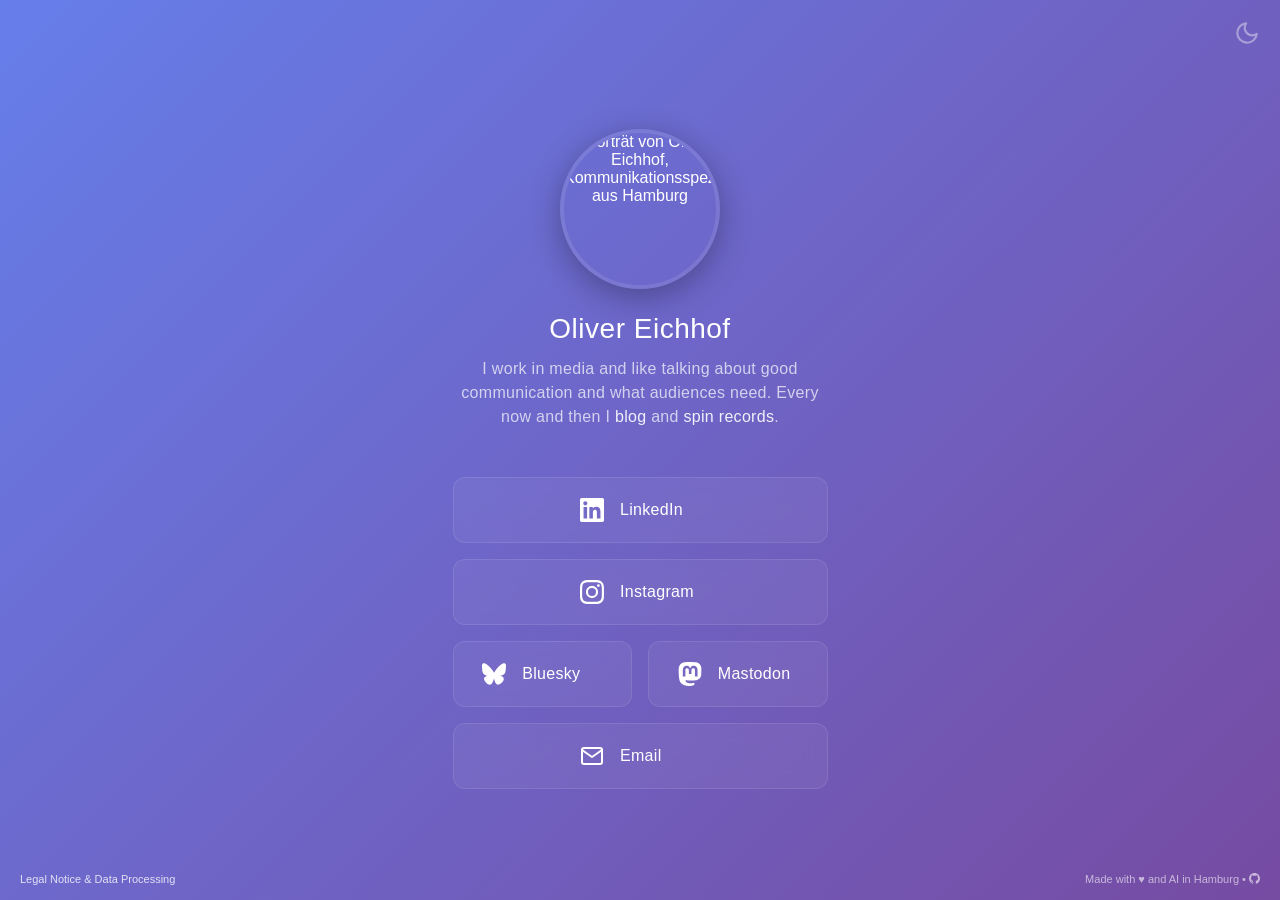
==== index.html @ c55f714a "Reorder sameAs URLs by relevance Co-Authored-By: Claude Opus 4.5 <noreply@anthropic.com>" ====
<!DOCTYPE html>
<html lang="de">
<head>
    <!-- Character encoding and viewport configuration for responsive design -->
    <meta charset="UTF-8">
    <meta name="viewport" content="width=device-width, initial-scale=1.0">

    <!-- Theme color for browser UI (address bar on mobile) -->
    <meta name="theme-color" content="#764ba2">

    <!-- SEO meta tags for search engines -->
    <meta name="description" content="Kommunikationsspezialist aus Hamburg mit langjähriger Erfahrung in der Beratung von diversen Unternehmen und einem ausgeprägten Interesse für Medien aller Art.">
    <meta name="robots" content="index, follow">
    <meta name="author" content="Oliver Eichhof">

    <!-- Open Graph meta tags for rich social media sharing (Facebook, LinkedIn) -->
    <meta property="og:title" content="Oliver Eichhof – Kommunikationsspezialist aus Hamburg">
    <meta property="og:description" content="Kommunikationsspezialist aus Hamburg mit langjähriger Erfahrung in der Beratung von diversen Unternehmen und einem ausgeprägten Interesse für Medien aller Art.">
    <meta property="og:image" content="https://eichhof.me/images/og-image.png">
    <meta property="og:image:width" content="1200">
    <meta property="og:image:height" content="628">
    <meta property="og:url" content="https://eichhof.me/">
    <meta property="og:type" content="profile">
    <meta property="og:locale" content="de_DE">

    <!-- Twitter Card meta tags for rich Twitter sharing -->
    <meta name="twitter:card" content="summary_large_image">
    <meta name="twitter:title" content="Oliver Eichhof – Kommunikationsspezialist aus Hamburg">
    <meta name="twitter:description" content="Kommunikationsspezialist aus Hamburg mit langjähriger Erfahrung in der Beratung von diversen Unternehmen und einem ausgeprägten Interesse für Medien aller Art.">
    <meta name="twitter:image" content="https://eichhof.me/images/og-image.png">

    <!-- Canonical URL to prevent duplicate content issues in SEO -->
    <link rel="canonical" href="https://eichhof.me/">

    <title>Oliver Eichhof – Kommunikationsspezialist aus Hamburg</title>

    <!-- JSON-LD structured data for rich search results (Google Knowledge Panel) -->
    <script type="application/ld+json">
    {
        "@context": "https://schema.org",
        "@type": "Person",
        "@id": "https://eichhof.me/#person",
        "name": "Oliver Eichhof",
        "givenName": "Oliver",
        "familyName": "Eichhof",
        "url": "https://eichhof.me/",
        "image": "https://eichhof.me/images/oliver-eichhof.webp",
        "jobTitle": "Kommunikationsspezialist",
        "description": "Kommunikationsspezialist aus Hamburg mit Schwerpunkt auf Zielgruppenanalyse, Markenstrategie und digitale Kommunikation. Tätig in der Medienbranche seit 2008.",
        "knowsAbout": [
            "Marketing", "Markenentwicklung", "Zielgruppenanalyse", "Kampagnenplanung",
            "Kommunikationsstrategie", "Content-Strategie", "Streaming Media", "Online-Magazine",
            "Nachhaltigkeit", "Medien", "Neue Medien", "Crowdfunding", "Smart Home",
            "Musik", "Musikmedien", "Bloggen"
        ],
        "homeLocation": { "@type": "Place", "name": "Hamburg" },
        "birthPlace": { "@type": "Place", "name": "Bremerhaven" },
        "worksFor": {
            "@type": "Organization",
            "name": "REGIOCAST GmbH & Co. KG",
            "url": "https://www.regiocast.de/"
        },
        "sameAs": [
            "https://www.wikidata.org/wiki/Q138196596",
            "https://de.linkedin.com/in/olivereichhof",
            "https://www.xing.com/profile/Oliver_Eichhof2/",
            "https://www.schongeil.de/",
            "https://github.com/ollrich",
            "https://bsky.app/profile/ollri.ch",
            "https://norden.social/@olli",
            "https://www.instagram.com/ollri.ch/",
            "https://soundcloud.com/livicxyz",
            "https://www.youtube.com/@schongeilDE",
            "https://unsplash.com/@ollrich"
        ],
        "subjectOf": [
            { "@type": "Article", "url": "https://www.testspiel.de/oliver-polak-interview-2/290215/" },
            { "@type": "Article", "url": "https://www.testspiel.de/kid-simius-interview/276764/" },
            { "@type": "Article", "url": "https://www.wuv.de/Archiv/Wie-man-mit-Messenger-f%C3%BCr-die-Ehe-f%C3%BCr-alle-wirbt" },
            { "@type": "Article", "url": "https://www.wuv.de/Archiv/So-tickt-die-Zukunft-Dokyo-auf-der-%22The-Next-Web-Conference%22" }
        ]
    }
    </script>

    <!-- Favicon configuration for various devices and contexts -->
    <link rel="icon" href="/favicon.ico" sizes="16x16 32x32 48x48">
    <link rel="icon" type="image/png" sizes="192x192" href="/images/favicons/favicon192.png">
    <link rel="icon" type="image/png" sizes="512x512" href="/images/favicons/favicon512.png">
    <link rel="apple-touch-icon" sizes="180x180" href="/images/favicons/favicon180.png">

    <!-- Stylesheet -->
    <link rel="stylesheet" href="/css/styles.css">
</head>
<body>
    <main>
    <!-- Theme Toggle Button -->
    <div class="theme-toggle">
        <span class="theme-tooltip">
            <span class="tooltip-dark" id="tooltip-dark">Licht aus</span>
            <span class="tooltip-light" id="tooltip-light">Licht an</span>
        </span>
        <button class="theme-toggle-btn" id="theme-toggle" aria-label="Farbschema wechseln">
            <svg class="icon-moon" viewBox="0 0 24 24" fill="none" stroke="white" stroke-width="2" stroke-linecap="round" stroke-linejoin="round">
                <path d="M21 12.79A9 9 0 1 1 11.21 3 7 7 0 0 0 21 12.79z"/>
            </svg>
            <svg class="icon-sun" viewBox="0 0 24 24" fill="none" stroke="white" stroke-width="2" stroke-linecap="round" stroke-linejoin="round">
                <circle cx="12" cy="12" r="5"/>
                <line x1="12" y1="1" x2="12" y2="3"/>
                <line x1="12" y1="21" x2="12" y2="23"/>
                <line x1="4.22" y1="4.22" x2="5.64" y2="5.64"/>
                <line x1="18.36" y1="18.36" x2="19.78" y2="19.78"/>
                <line x1="1" y1="12" x2="3" y2="12"/>
                <line x1="21" y1="12" x2="23" y2="12"/>
                <line x1="4.22" y1="19.78" x2="5.64" y2="18.36"/>
                <line x1="18.36" y1="5.64" x2="19.78" y2="4.22"/>
            </svg>
        </button>
    </div>

    <!-- Main Content Container -->
    <div class="container">
        <!-- Profile photo with Easter egg animation (double-click or spacebar) -->
        <img src="https://eichhof.me/images/oliver-eichhof.webp" alt="Porträt von Oliver Eichhof, Kommunikationsspezialist aus Hamburg" class="profile-photo">

        <h1 class="name">Oliver Eichhof</h1>

        <!-- Tagline with inline links - content replaced by JavaScript based on language -->
        <p class="tagline" id="tagline">Ich arbeite in der Medienbranche und rede im Job gern über gute Kommunikation und was Zielgruppen brauchen. Ab und zu <a href="https://www.schongeil.de/" target="_blank" rel="noopener noreferrer">blogge</a> ich und <a href="https://soundcloud.com/livicxyz" target="_blank" rel="noopener noreferrer">lege</a> Platten auf.</p>

        <!-- Social media and contact links -->
        <nav class="links" aria-label="Social Links">
            <a href="https://de.linkedin.com/in/olivereichhof" target="_blank" rel="noopener noreferrer me" class="link-card linkedin">
                <svg class="icon" viewBox="0 0 24 24" fill="currentColor">
                    <path d="M20.447 20.452h-3.554v-5.569c0-1.328-.027-3.037-1.852-3.037-1.853 0-2.136 1.445-2.136 2.939v5.667H9.351V9h3.414v1.561h.046c.477-.9 1.637-1.85 3.37-1.85 3.601 0 4.267 2.37 4.267 5.455v6.286zM5.337 7.433c-1.144 0-2.063-.926-2.063-2.065 0-1.138.92-2.063 2.063-2.063 1.14 0 2.064.925 2.064 2.063 0 1.139-.925 2.065-2.064 2.065zm1.782 13.019H3.555V9h3.564v11.452zM22.225 0H1.771C.792 0 0 .774 0 1.729v20.542C0 23.227.792 24 1.771 24h20.451C23.2 24 24 23.227 24 22.271V1.729C24 .774 23.2 0 22.222 0h.003z"/>
                </svg>
                <div class="link-text">LinkedIn</div>
            </a>

            <a href="https://www.instagram.com/ollri.ch/" target="_blank" rel="noopener noreferrer me" class="link-card instagram">
                <svg class="icon" viewBox="0 0 24 24" fill="currentColor">
                    <path d="M12 2.163c3.204 0 3.584.012 4.85.07 3.252.148 4.771 1.691 4.919 4.919.058 1.265.069 1.645.069 4.849 0 3.205-.012 3.584-.069 4.849-.149 3.225-1.664 4.771-4.919 4.919-1.266.058-1.644.07-4.85.07-3.204 0-3.584-.012-4.849-.07-3.26-.149-4.771-1.699-4.919-4.92-.058-1.265-.07-1.644-.07-4.849 0-3.204.013-3.583.07-4.849.149-3.227 1.664-4.771 4.919-4.919 1.266-.057 1.645-.069 4.849-.069zM12 0C8.741 0 8.333.014 7.053.072 2.695.272.273 2.69.073 7.052.014 8.333 0 8.741 0 12c0 3.259.014 3.668.072 4.948.2 4.358 2.618 6.78 6.98 6.98C8.333 23.986 8.741 24 12 24c3.259 0 3.668-.014 4.948-.072 4.354-.2 6.782-2.618 6.979-6.98.059-1.28.073-1.689.073-4.948 0-3.259-.014-3.667-.072-4.947-.196-4.354-2.617-6.78-6.979-6.98C15.668.014 15.259 0 12 0zm0 5.838a6.162 6.162 0 100 12.324 6.162 6.162 0 000-12.324zM12 16a4 4 0 110-8 4 4 0 010 8zm6.406-11.845a1.44 1.44 0 100 2.881 1.44 1.44 0 000-2.881z"/>
                </svg>
                <div class="link-text">Instagram</div>
            </a>

            <!-- Two-column row for Bluesky and Mastodon -->
            <div class="social-row" id="social-row">
                <a href="https://bsky.app/profile/ollri.ch" target="_blank" rel="noopener noreferrer me" class="link-card bluesky" id="bluesky-btn">
                    <svg class="icon" viewBox="0 0 24 24" fill="currentColor">
                        <path d="M12 10.8c-1.087-2.114-4.046-6.053-6.798-7.995C2.566.944 1.561 1.266.902 1.565.139 1.908 0 3.08 0 3.768c0 .69.378 5.65.624 6.479.815 2.736 3.713 3.66 6.383 3.364.136-.02.275-.039.415-.056-.138.022-.276.04-.415.056-3.912.58-7.387 2.005-2.83 7.078 5.013 5.19 6.87-1.113 7.823-4.308.953 3.195 2.05 9.271 7.733 4.308 4.267-4.308 1.172-6.498-2.74-7.078a8.741 8.741 0 0 1-.415-.056c.14.017.279.036.415.056 2.67.297 5.568-.628 6.383-3.364.246-.828.624-5.79.624-6.478 0-.69-.139-1.861-.902-2.206-.659-.298-1.664-.62-4.3 1.24C16.046 4.748 13.087 8.687 12 10.8Z"/>
                    </svg>
                    <div class="link-text">Bluesky</div>
                </a>

                <a href="https://norden.social/@olli" target="_blank" rel="noopener noreferrer me" class="link-card mastodon" id="mastodon-btn">
                    <svg class="icon" viewBox="0 0 24 24" fill="currentColor">
                        <path d="M23.268 5.313c-.35-2.578-2.617-4.61-5.304-5.004C17.51.242 15.792 0 11.813 0h-.03c-3.98 0-4.835.242-5.288.309C3.882.692 1.496 2.518.917 5.127.64 6.412.61 7.837.661 9.143c.074 1.874.088 3.745.26 5.611.118 1.24.325 2.47.62 3.68.55 2.237 2.777 4.098 4.96 4.857 2.336.792 4.849.923 7.256.38.265-.061.527-.132.786-.213.585-.184 1.27-.39 1.774-.753a.057.057 0 0 0 .023-.043v-1.809a.052.052 0 0 0-.02-.041.053.053 0 0 0-.046-.01 20.282 20.282 0 0 1-4.709.545c-2.73 0-3.463-1.284-3.674-1.818a5.593 5.593 0 0 1-.319-1.433.053.053 0 0 1 .066-.054c1.517.363 3.072.546 4.632.546.376 0 .75 0 1.125-.01 1.57-.044 3.224-.124 4.768-.422.038-.008.077-.015.11-.024 2.435-.464 4.753-1.92 4.989-5.604.008-.145.03-1.52.03-1.67.002-.512.167-3.63-.024-5.545zm-3.748 9.195h-2.561V8.29c0-1.309-.55-1.976-1.67-1.976-1.23 0-1.846.79-1.846 2.35v3.403h-2.546V8.663c0-1.56-.617-2.35-1.848-2.35-1.112 0-1.668.668-1.67 1.977v6.218H4.822V8.102c0-1.31.337-2.35 1.011-3.12.696-.77 1.608-1.164 2.74-1.164 1.311 0 2.302.5 2.962 1.498l.638 1.06.638-1.06c.66-.999 1.65-1.498 2.96-1.498 1.13 0 2.043.395 2.74 1.164.675.77 1.012 1.81 1.012 3.12z"/>
                    </svg>
                    <div class="link-text">Mastodon</div>
                </a>
            </div>

            <!-- Email link - address is obfuscated and constructed by JavaScript -->
            <a href="#" id="email-link" class="link-card email" aria-label="E-Mail senden">
                <svg class="icon" viewBox="0 0 24 24" fill="none" stroke="currentColor" stroke-width="2" stroke-linecap="round" stroke-linejoin="round">
                    <path d="M4 4h16c1.1 0 2 .9 2 2v12c0 1.1-.9 2-2 2H4c-1.1 0-2-.9-2-2V6c0-1.1.9-2 2-2z"></path>
                    <polyline points="22,6 12,13 2,6"></polyline>
                </svg>
                <div class="link-text" id="email-text">E-Mail</div>
            </a>
        </nav>

        <!-- Mobile-only footer -->
        <div class="mobile-footer">
            <a id="footer-link-mobile">Impressum & Datenverarbeitung</a>
            <span class="sr-only" id="footer-entity-mobile">Oliver Eichhof, Kommunikationsspezialist aus Hamburg</span>
            <span id="footer-text-mobile">Mit <span aria-hidden="true">♥</span><span class="sr-only">Liebe</span> und KI realisiert</span>
        </div>
    </div>
</main>

    <!-- Footer Elements -->
    <div class="footer-left">
        <a id="footer-link">Impressum & Datenverarbeitung</a>
    </div>

    <!-- Hidden entity info for crawlers -->
    <span class="sr-only" id="footer-entity-desktop">Oliver Eichhof, Kommunikationsspezialist aus Hamburg</span>

    <div class="footer">
        <span id="footer-text-desktop">Mit <span aria-hidden="true">♥</span><span class="sr-only">Liebe</span> und KI in Hamburg erstellt</span>
        <span class="github-link-wrapper">•
            <span class="github-tooltip" id="github-tooltip">Quellcode auf GitHub</span>
            <a href="https://github.com/ollrich/eichhof.me" target="_blank" rel="noopener noreferrer" class="footer-link">
                <svg style="width: 1em; height: 1em; vertical-align: -0.125em;" viewBox="0 0 16 16" fill="currentColor" aria-label="Quellcode auf GitHub">
                    <path d="M8 0c4.42 0 8 3.58 8 8a8.013 8.013 0 0 1-5.45 7.59c-.4.08-.55-.17-.55-.38 0-.27.01-1.13.01-2.2 0-.75-.25-1.23-.54-1.48 1.78-.2 3.65-.88 3.65-3.95 0-.88-.31-1.59-.82-2.15.08-.2.36-1.02-.08-2.12 0 0-.67-.22-2.2.82-.64-.18-1.32-.27-2-.27-.68 0-1.36.09-2 .27-1.53-1.03-2.2-.82-2.2-.82-.44 1.1-.16 1.92-.08 2.12-.51.56-.82 1.28-.82 2.15 0 3.06 1.86 3.75 3.64 3.95-.23.2-.44.55-.51 1.07-.46.21-1.61.55-2.33-.66-.15-.24-.6-.83-1.23-.82-.67.01-.27.38.01.53.34.19.73.9.82 1.13.16.45.68 1.31 2.69.94 0 .67.01 1.3.01 1.49 0 .21-.15.45-.55.38A7.995 7.995 0 0 1 0 8c0-4.42 3.58-8 8-8Z"/>
                </svg>
            </a>
        </span>
    </div>

    <!-- Hint text for Easter egg discovery -->
    <div class="footer-hint" id="footer-hint">drücke leertaste</div>

    <!-- Modal Overlay (Impressum/Legal Notice) -->
    <div class="overlay" id="overlay">
        <div class="overlay-content">
            <button class="close-overlay" id="close-overlay-btn" aria-label="Close">
                <svg width="16" height="16" viewBox="0 0 14 14" fill="none" stroke="currentColor" stroke-width="2" stroke-linecap="round">
                    <line x1="2" y1="2" x2="12" y2="12"/><line x1="12" y1="2" x2="2" y2="12"/>
                </svg>
            </button>
            <h2 id="overlay-title">Impressum</h2>
            <p id="overlay-text-1">Diese Website wird betrieben von:</p>
            <p id="overlay-text-2">Oliver Eichhof<br>Eismeerweg 9E<br>22145 Hamburg</p>
            <p><span id="overlay-text-3">Kontakt:</span> <a href="#" id="overlay-email-link" style="color: inherit; text-decoration: underline;"></a></p>
            <p id="overlay-text-3b">Verantwortlich für den Inhalt nach § 18 Abs. 2 MStV.</p>
            <h3 id="overlay-subtitle">Datenverarbeitung</h3>
            <p id="overlay-text-4">Diese Website verarbeitet keine personenbezogenen Daten.</p>
            <p id="overlay-text-5">Es werden keine Cookies gesetzt, keine Logfiles gespeichert und keine Tracking-Tools verwendet. Lediglich Ihre Farbschema-Präferenz wird lokal in Ihrem Browser gespeichert.</p>
            <p id="overlay-text-6">Links zu externen Plattformen (LinkedIn, Instagram, Bluesky, Mastodon, GitHub, SoundCloud) unterliegen deren eigenen Datenschutzbestimmungen.</p>
        </div>
    </div>

    <!-- Link Preview Tooltip -->
    <div class="link-preview" id="link-preview">
        <button class="preview-close" id="preview-close" aria-label="Close preview">
            <svg width="14" height="14" viewBox="0 0 14 14" fill="none" stroke="currentColor" stroke-width="2" stroke-linecap="round">
                <line x1="2" y1="2" x2="12" y2="12"/><line x1="12" y1="2" x2="2" y2="12"/>
            </svg>
        </button>
    </div>

    <!-- Contact Form Modal -->
    <div class="overlay" id="contact-overlay">
        <div class="overlay-content contact-form-content">
            <button class="close-overlay" id="close-contact-btn" aria-label="Schließen">
                <svg width="16" height="16" viewBox="0 0 14 14" fill="none" stroke="currentColor" stroke-width="2" stroke-linecap="round">
                    <line x1="2" y1="2" x2="12" y2="12"/><line x1="12" y1="2" x2="2" y2="12"/>
                </svg>
            </button>
            <h2 id="contact-title">Kontakt</h2>

            <form id="contact-form" novalidate>
                <!-- Honeypot field (hidden from users, visible to bots) -->
                <div class="contact-honeypot" aria-hidden="true">
                    <label>Website</label>
                    <input type="text" name="website" id="contact-website" tabindex="-1" autocomplete="off">
                </div>

                <!-- Hidden timestamp for time-based spam check -->
                <input type="hidden" name="_t" id="contact-timestamp">

                <!-- Hidden CSRF token -->
                <input type="hidden" name="csrf_token" id="contact-csrf">

                <div class="contact-field">
                    <input type="text" id="contact-name" name="name" placeholder="Dein Name" required minlength="2" maxlength="100" autocomplete="name">
                </div>

                <div class="contact-field">
                    <input type="email" id="contact-email" name="email" placeholder="Deine E-Mail-Adresse" required autocomplete="email">
                </div>

                <div class="contact-field">
                    <textarea id="contact-message" name="message" placeholder="Deine Nachricht" required minlength="10" maxlength="5000" rows="5"></textarea>
                </div>

                <p class="contact-privacy" id="contact-privacy">Deine Daten werden ausschließlich zur Beantwortung deiner Anfrage verwendet.</p>

                <button type="submit" class="contact-submit" id="contact-submit">
                    <span id="contact-submit-text">Nachricht senden</span>
                    <span class="contact-spinner" id="contact-spinner"></span>
                </button>

                <div class="contact-feedback" id="contact-feedback" role="alert" aria-live="polite"></div>
            </form>

            <div class="contact-fallback">
                <span id="contact-fallback-text">Oder direkt per E-Mail:</span>
                <a href="#" id="contact-fallback-link"></a>
            </div>
        </div>
    </div>

    <!-- JavaScript Modules -->
    <script src="/js/theme.js"></script>
    <script src="/js/language.js"></script>
    <script src="/js/overlay.js"></script>
    <script src="/js/contact.js"></script>
    <script src="/js/easter-egg.js"></script>
    <script src="/js/link-preview.js"></script>
</body>
</html>
---- css/styles.css ----
/**
 * eichhof.me — Main Stylesheet
 * ============================
 * Combined from shared.css (reset, variables, theme toggle, accessibility)
 * and index.css (index page layout, components, responsive)
 *
 * llms.html uses this file too — index-specific classes are simply
 * not present in that DOM, so they have no effect there.
 */

/* ========================================
   CSS RESET
   ========================================
   Universal reset to ensure consistent rendering across browsers
   box-sizing: border-box makes width/height include padding and border
*/
*,
*::before,
*::after {
    margin: 0;
    padding: 0;
    box-sizing: border-box;
}

/* Screen reader only class for accessibility
   Content is hidden visually but still available to screen readers
   Uses the "visually-hidden" pattern recommended by WebAIM
*/
.sr-only {
    position: absolute;
    width: 1px;
    height: 1px;
    padding: 0;
    margin: -1px;
    overflow: hidden;
    clip-path: inset(50%);
    white-space: nowrap;
    border: 0;
}

/* ========================================
   CSS CUSTOM PROPERTIES (CSS Variables)
   ========================================
   These define the color scheme for the entire site.
   Using RGB values (without 'rgb()') allows us to add alpha
   transparency later with rgba(var(--color), alpha)
*/
html {
    --accent-purple: 118, 75, 162;
    --bg-gradient: linear-gradient(135deg, #667eea 0%, #764ba2 100%);
    --text-primary: white;
    --text-secondary: rgba(255, 255, 255, 0.8);
    --text-muted: rgba(255, 255, 255, 0.6);
    --card-bg: rgba(255, 255, 255, 0.05);
    --card-border: rgba(255, 255, 255, 0.1);
    --link-color: rgba(255, 255, 255, 0.9);
    --link-hover: rgba(255, 255, 255, 1);
    --toggle-opacity: 0.4;
    --toggle-hover: 0.7;
    --tooltip-bg: rgba(0, 0, 0, 0.7);

    /* Index-specific variables */
    --photo-border: rgba(255, 255, 255, 0.1);
    --photo-shadow: rgba(0, 0, 0, 0.3);
    --name-color: white;
    --tagline-color: rgba(255, 255, 255, 0.7);
    --tagline-link: rgba(255, 255, 255, 0.9);
    --card-hover-bg: rgba(255, 255, 255, 0.1);
    --card-hover-border: rgba(255, 255, 255, 0.2);
    --footer-color: rgba(255, 255, 255, 0.6);
    --footer-link: rgba(255, 255, 255, 0.8);
    --footer-link-hover: rgba(255, 255, 255, 1);
    --overlay-bg: rgba(30, 30, 50, 0.92);
    --overlay-content-bg: rgba(255, 255, 255, 0.1);
    --overlay-content-border: rgba(255, 255, 255, 0.2);
    --preview-bg: white;
    --preview-border: rgba(255, 255, 255, 0.1);
    --preview-shadow: rgba(0, 0, 0, 0.5);

    background: var(--bg-gradient);
    min-height: 100%;
}

/* ========================================
   DARK MODE COLOR SCHEME
   ========================================
   When .dark-mode class is added to <html>, these variables override
   the default light mode colors. This approach keeps all theming
   logic centralized and easy to maintain.
*/
html.dark-mode {
    --bg-gradient: linear-gradient(135deg, #0d0d14 0%, #1a1a2e 100%);
    --text-primary: rgba(255, 255, 255, 0.95);
    --text-secondary: rgba(255, 255, 255, 0.7);
    --text-muted: rgba(255, 255, 255, 0.5);
    --card-bg: rgba(255, 255, 255, 0.03);
    --card-border: rgba(var(--accent-purple), 0.25);
    --link-color: rgba(255, 255, 255, 0.7);
    --link-hover: rgba(255, 255, 255, 0.9);
    --toggle-opacity: 0.3;
    --toggle-hover: 0.5;
    --tooltip-bg: rgba(var(--accent-purple), 0.6);

    /* Index-specific dark mode variables */
    --photo-border: rgba(var(--accent-purple), 0.3);
    --photo-shadow: rgba(0, 0, 0, 0.5);
    --name-color: rgba(255, 255, 255, 0.95);
    --tagline-color: rgba(255, 255, 255, 0.5);
    --tagline-link: rgba(255, 255, 255, 0.7);
    --card-hover-bg: rgba(var(--accent-purple), 0.1);
    --card-hover-border: rgba(var(--accent-purple), 0.4);
    --footer-color: rgba(255, 255, 255, 0.4);
    --footer-link: rgba(255, 255, 255, 0.5);
    --footer-link-hover: rgba(255, 255, 255, 0.7);
    --overlay-bg: rgba(20, 15, 35, 0.95);
    --overlay-content-bg: rgba(var(--accent-purple), 0.15);
    --overlay-content-border: rgba(var(--accent-purple), 0.3);
    --preview-bg: #1a1a2e;
    --preview-border: rgba(var(--accent-purple), 0.3);
    --preview-shadow: rgba(0, 0, 0, 0.7);
}

/* ========================================
   BASE TYPOGRAPHY
   ========================================
   System font stack ensures fast loading and native appearance
*/
body {
    font-family: -apple-system, BlinkMacSystemFont, 'Segoe UI', Roboto, 'Helvetica Neue', Arial, sans-serif;
    background: transparent;
    color: var(--text-primary);
    min-height: 100vh;
    display: flex;
    justify-content: center;
    align-items: center;
    padding: 2rem 1rem 15px;
}

/* ========================================
   THEME TOGGLE BUTTON
   ========================================
   Fixed button in top-right corner for switching between light/dark mode
*/
.theme-toggle {
    position: fixed;
    top: 20px;
    right: 20px;
    z-index: 1000;
}

.theme-toggle-btn {
    width: 26px;
    height: 26px;
    opacity: var(--toggle-opacity);
    cursor: pointer;
    transition: opacity 0.3s ease, transform 0.2s ease;
    background: none;
    border: none;
    padding: 0;
}

.theme-toggle-btn:hover,
.theme-toggle-btn:focus-visible {
    opacity: var(--toggle-hover);
    transform: scale(1.1);
}

.theme-toggle-btn:focus-visible {
    outline: 2px solid rgba(255, 255, 255, 0.5);
    outline-offset: 4px;
    border-radius: 50%;
}

.theme-toggle-btn svg {
    width: 100%;
    height: 100%;
}

/* Light mode: show moon icon (click to enable dark mode) */
.theme-toggle-btn .icon-sun {
    display: none;
}

/* Dark mode: swap icons */
html.dark-mode .theme-toggle-btn .icon-moon {
    display: none;
}

html.dark-mode .theme-toggle-btn .icon-sun {
    display: block;
}

/* Theme tooltip styling */
.theme-tooltip {
    position: absolute;
    top: 50%;
    right: calc(100% + 10px);
    transform: translateY(calc(-50% - 3px));
    background: var(--tooltip-bg);
    color: white;
    padding: 6px 12px;
    border-radius: 6px;
    font-size: 11px;
    white-space: nowrap;
    opacity: 0;
    pointer-events: none;
    transition: opacity 0.2s ease;
    -webkit-backdrop-filter: blur(8px);
    backdrop-filter: blur(8px);
}

.theme-tooltip::after {
    content: '';
    position: absolute;
    top: 50%;
    left: 100%;
    transform: translateY(-50%);
    border: 5px solid transparent;
    border-left-color: var(--tooltip-bg);
}

@media (hover: hover) {
    .theme-toggle:hover .theme-tooltip {
        opacity: 1;
    }
}

/* Hide "light mode" tooltip text in light mode */
.theme-tooltip .tooltip-light {
    display: none;
}

html.dark-mode .theme-tooltip .tooltip-dark {
    display: none;
}

html.dark-mode .theme-tooltip .tooltip-light {
    display: inline;
}

/* ========================================
   INDEX PAGE — BASE LAYOUT
   ======================================== */
.container {
    max-width: 375px;
    width: 100%;
    text-align: center;
}

/* ========================================
   PROFILE PHOTO
   ======================================== */
.profile-photo {
    width: 160px;
    height: 160px;
    border-radius: 50%;
    object-fit: cover;
    border: 4px solid var(--photo-border);
    margin: 0 auto 1.5rem;
    display: block;
    box-shadow: 0 8px 32px var(--photo-shadow);
    transition: transform 0.3s ease;
    cursor: default;
    transform-origin: 50% 50%;
    will-change: transform;
}

.profile-photo:hover {
    transform: scale(1.24);
}

.name {
    color: var(--name-color);
    font-size: 1.75rem;
    font-weight: 300;
    letter-spacing: 0.5px;
    margin-bottom: 0.75rem;
}

.tagline {
    color: var(--tagline-color);
    font-size: 1rem;
    font-weight: 300;
    letter-spacing: 0.3px;
    margin-bottom: 3rem;
    line-height: 1.5;
}

.tagline a {
    color: var(--tagline-link);
    text-decoration: none;
    position: relative;
}

.tagline a:hover,
.tagline a:focus-visible {
    text-decoration: underline;
    text-decoration-color: rgba(255, 255, 255, 0.9);
    text-underline-offset: 2px;
}

.tagline a:focus-visible {
    outline: 2px solid rgba(255, 255, 255, 0.5);
    outline-offset: 2px;
    border-radius: 2px;
}

/* ========================================
   LINK PREVIEW TOOLTIP
   ======================================== */
.link-preview {
    position: fixed;
    width: 400px;
    height: 240px;
    background: var(--preview-bg);
    border: 2px solid var(--preview-border);
    border-radius: 12px;
    box-shadow: 0 20px 60px var(--preview-shadow);
    z-index: 10000;
    pointer-events: auto;
    opacity: 0;
    transition: opacity 0.3s ease;
    overflow: hidden;
    display: none;
    cursor: pointer;
}

.link-preview.active {
    display: block;
    opacity: 1;
}

.link-preview:hover {
    border-color: rgba(255, 255, 255, 0.2);
}

html.dark-mode .link-preview:hover {
    border-color: rgba(var(--accent-purple), 0.5);
}

.link-preview img {
    width: 100%;
    height: 100%;
    object-fit: cover;
    border-radius: 10px;
}

.preview-close {
    position: absolute;
    top: 8px;
    right: 8px;
    width: 28px;
    height: 28px;
    border: none;
    background: rgba(0, 0, 0, 0.6);
    border-radius: 50%;
    color: white;
    display: flex;
    align-items: center;
    justify-content: center;
    cursor: pointer;
    opacity: 0;
    transition: opacity 0.2s ease, background 0.2s ease, transform 0.3s ease;
    z-index: 10;
    padding: 0;
}

.link-preview:hover .preview-close {
    opacity: 1;
}

.preview-close:hover,
.preview-close:focus-visible {
    background: rgba(0, 0, 0, 0.8);
    transform: rotate(90deg);
}

.preview-close:focus-visible {
    outline: 2px solid rgba(255, 255, 255, 0.5);
    outline-offset: 2px;
}

/* ========================================
   SOCIAL LINK CARDS
   ======================================== */
.links {
    display: flex;
    flex-direction: column;
    gap: 1rem;
}

.link-card {
    background: var(--card-bg);
    border: 1px solid var(--card-border);
    border-radius: 12px;
    padding: 1.25rem 1.5rem;
    display: flex;
    align-items: center;
    justify-content: center;
    gap: 1rem;
    text-decoration: none;
    color: var(--text-primary);
    transition: background 0.3s ease, border-color 0.3s ease, transform 0.3s ease, box-shadow 0.3s ease;
    cursor: pointer;
    -webkit-backdrop-filter: blur(10px);
    backdrop-filter: blur(10px);
}

.link-card:hover {
    background: var(--card-hover-bg);
    border-color: var(--card-hover-border);
    transform: translateY(-2px);
    box-shadow: 0 8px 24px rgba(0, 0, 0, 0.2);
}

.link-card:active {
    transform: translateY(0);
}

.link-card:focus {
    outline: 2px solid rgba(255, 255, 255, 0.5);
    outline-offset: 2px;
}

.icon {
    width: 24px;
    height: 24px;
    flex-shrink: 0;
}

.link-text {
    width: 80px;
    font-size: 1rem;
    font-weight: 400;
    letter-spacing: 0.3px;
    text-align: left;
}

/* Brand-specific hover colors */
.link-card.linkedin:hover {
    background: rgba(10, 102, 194, 0.15);
    border-color: rgba(10, 102, 194, 0.3);
}

.link-card.instagram:hover {
    background: rgba(225, 48, 108, 0.15);
    border-color: rgba(225, 48, 108, 0.3);
}

.link-card.bluesky:hover {
    background: rgba(32, 139, 254, 0.15);
    border-color: rgba(32, 139, 254, 0.3);
}

.link-card.mastodon:hover {
    background: rgba(99, 100, 255, 0.15);
    border-color: rgba(99, 100, 255, 0.3);
}

.link-card.email:hover {
    background: rgba(255, 140, 0, 0.15);
    border-color: rgba(255, 140, 0, 0.3);
}

/* Two-column row for Bluesky and Mastodon */
.social-row {
    display: flex;
    gap: 1rem;
}

.social-row .link-card {
    flex: 1;
}

.social-row.mastodon-first #mastodon-btn {
    order: 1;
}

.social-row.mastodon-first #bluesky-btn {
    order: 2;
}

/* ========================================
   FOOTER ELEMENTS
   ======================================== */
.footer,
.footer-left {
    position: fixed;
    bottom: 15px;
    font-size: 11px;
    z-index: 100;
}

.footer {
    right: 20px;
    color: var(--footer-color);
}

.footer a {
    transition: all 0.3s ease;
    position: relative;
}

.footer a:hover,
.footer a:focus-visible {
    color: rgba(255, 255, 255, 0.9);
}

.footer a svg {
    transition: opacity 0.3s ease;
    opacity: 1;
}

.footer a:hover svg,
.footer a:focus-visible svg {
    opacity: 0.9;
}

.footer-link {
    color: inherit;
    text-decoration: none;
    transition: color 0.3s ease;
}

.footer-link:hover,
.footer-link:focus-visible {
    color: rgba(255, 255, 255, 1) !important;
}

.github-link-wrapper {
    position: relative;
    display: inline-block;
}

.github-tooltip {
    position: absolute;
    bottom: calc(100% + 10px);
    right: -7px;
    background: var(--tooltip-bg);
    color: white;
    padding: 6px 12px;
    border-radius: 6px;
    font-size: 11px;
    white-space: nowrap;
    opacity: 0;
    pointer-events: none;
    transition: opacity 0.2s ease;
    -webkit-backdrop-filter: blur(8px);
    backdrop-filter: blur(8px);
}

.github-tooltip::after {
    content: '';
    position: absolute;
    top: 100%;
    right: 8px;
    border: 5px solid transparent;
    border-top-color: var(--tooltip-bg);
}

@media (hover: hover) {
    .github-link-wrapper:hover .github-tooltip {
        opacity: 1;
    }
}

.footer-hint {
    position: fixed;
    bottom: 15px;
    left: 50%;
    transform: translateX(-50%);
    font-size: 11px;
    color: var(--footer-color);
    z-index: 100;
    opacity: 0;
    transition: opacity 0.5s ease;
}

.footer-hint.visible {
    opacity: 1;
}

.footer-left {
    left: 20px;
}

.footer-left a {
    color: var(--footer-link);
    text-decoration: none;
    transition: color 0.3s ease;
    cursor: pointer;
}

.footer-left a:hover,
.footer-left a:focus-visible {
    color: var(--footer-link-hover);
}

.footer-left a:focus-visible {
    outline: 2px solid rgba(255, 255, 255, 0.5);
    outline-offset: 2px;
}

/* Mobile footer */
.mobile-footer {
    display: none;
}

/* ========================================
   MODAL OVERLAY
   ======================================== */
.overlay {
    position: fixed;
    top: 0;
    left: 0;
    width: 100%;
    height: 100%;
    background: var(--overlay-bg);
    -webkit-backdrop-filter: blur(10px);
    backdrop-filter: blur(10px);
    display: flex;
    justify-content: center;
    align-items: center;
    z-index: 2000;
    opacity: 0;
    pointer-events: none;
    transition: opacity 0.3s ease;
}

.overlay.active {
    opacity: 1;
    pointer-events: all;
}

.overlay-content {
    background: var(--overlay-content-bg);
    border: 1px solid var(--overlay-content-border);
    border-radius: 16px;
    padding: 2.5rem 2rem;
    max-width: 500px;
    max-height: 90vh;
    overflow-y: auto;
    width: 90%;
    color: white;
    position: relative;
    transform: scale(0.9);
    transition: transform 0.3s ease;
}

.overlay.active .overlay-content {
    transform: scale(1);
}

.overlay-content h2 {
    font-size: 1.5rem;
    font-weight: 300;
    margin-bottom: 1.5rem;
    letter-spacing: 0.5px;
}

.overlay-content h3 {
    font-size: 1.25rem;
    font-weight: 300;
    margin-top: 1.5rem;
    margin-bottom: 1rem;
    letter-spacing: 0.5px;
}

.overlay-content p {
    font-size: 1rem;
    line-height: 1.6;
    font-weight: 300;
    opacity: 0.9;
}

.overlay-content p + p {
    margin-top: 1rem;
}

.close-overlay {
    position: absolute;
    top: 1rem;
    right: 1rem;
    width: 32px;
    height: 32px;
    min-width: 32px;
    min-height: 32px;
    border: none;
    background: rgba(255, 255, 255, 0.1);
    border-radius: 50%;
    color: white;
    display: flex;
    align-items: center;
    justify-content: center;
    cursor: pointer;
    padding: 0;
    margin: 0;
    transition: background 0.3s ease, transform 0.3s ease;
}

.close-overlay:hover,
.close-overlay:focus-visible {
    background: rgba(255, 255, 255, 0.2);
    transform: rotate(90deg);
}

.close-overlay:focus-visible {
    outline: 2px solid rgba(255, 255, 255, 0.5);
    outline-offset: 2px;
}

/* ========================================
   ACCESSIBILITY - REDUCED MOTION
   ======================================== */
@media (prefers-reduced-motion: reduce) {
    * {
        animation-duration: 0.01ms !important;
        animation-iteration-count: 1 !important;
        transition-duration: 0.01ms !important;
    }

    .profile-photo:hover {
        transform: none;
    }

    .link-card:hover {
        transform: none;
    }
}

/* ========================================
   RESPONSIVE - TABLET
   ======================================== */
@media (max-width: 768px) {
    .theme-toggle {
        top: 15px;
        right: 15px;
    }

    .theme-toggle-btn {
        width: 22px;
        height: 22px;
    }

    .theme-tooltip {
        display: none;
    }

    .link-preview {
        display: none !important;
    }

    .profile-photo {
        width: 140px;
        height: 140px;
    }

    .link-card {
        padding: 1rem 1.25rem;
    }

    .link-text {
        font-size: 0.95rem;
    }

    .footer-hint {
        display: none;
    }

    .overlay-content {
        padding: 2rem 1.5rem;
        width: 85%;
    }

    .overlay-content h2 {
        font-size: 1.25rem;
        margin-bottom: 1.25rem;
    }

    .overlay-content p {
        font-size: 0.95rem;
    }

    .name {
        font-size: 1.5rem;
    }

    .tagline {
        font-size: 0.95rem;
    }

    .footer-left,
    .footer {
        font-size: 10px;
    }

    .github-link-wrapper {
        display: none;
    }
}

/* ========================================
   RESPONSIVE - MOBILE
   ======================================== */
@media (max-width: 480px) {
    body {
        padding: 0 1rem 15px;
        align-items: flex-start;
        padding-top: 5rem;
    }

    .container {
        min-height: calc(100vh - 5rem - 15px);
        display: flex;
        flex-direction: column;
    }

    .links {
        margin-bottom: auto;
        gap: 0.75rem;
    }

    .profile-photo {
        width: 130px;
        height: 130px;
        margin-bottom: 1.25rem;
    }

    .name {
        font-size: 1.25rem;
        margin-bottom: 1rem;
    }

    .tagline {
        margin-bottom: 2rem;
        font-size: 0.9rem;
    }

    .link-card {
        padding: 0.875rem;
    }

    .link-text {
        font-size: 0.9rem;
    }

    .footer, .footer-left {
        display: none;
    }

    .mobile-footer {
        display: flex;
        justify-content: space-between;
        margin-top: 2rem;
        font-size: 11px;
        color: var(--footer-color);
    }

    .mobile-footer a {
        color: var(--footer-link);
        text-decoration: none;
        cursor: pointer;
    }

    .overlay-content {
        padding: 1.75rem 1.25rem;
        width: 90%;
    }

    .overlay-content h2 {
        font-size: 1.15rem;
    }

    .overlay-content p {
        font-size: 0.9rem;
    }

    .close-overlay {
        width: 28px;
        height: 28px;
        min-width: 28px;
        min-height: 28px;
    }

    .close-overlay svg {
        width: 14px;
        height: 14px;
    }
}

/* ========================================
   LLMS PAGE SPECIFIC STYLES
   ========================================
   Overrides for llms.html - different layout than index page
*/
.llms-page {
    display: block;
    align-items: initial;
    justify-content: initial;
    padding: 3rem 1.5rem;
}

.llms-page .container {
    max-width: 800px;
    margin: 0 auto;
    text-align: left;
}

.llms-page h1 {
    font-size: 2.5rem;
    font-weight: 700;
    margin-bottom: 0.5rem;
    color: var(--text-primary);
}

.llms-page .subtitle {
    font-size: 1.1rem;
    color: var(--text-secondary);
    margin-bottom: 2rem;
    line-height: 1.6;
}

.llms-page .formats {
    display: flex;
    gap: 1rem;
    justify-content: center;
    margin-bottom: 3rem;
    flex-wrap: wrap;
}

.llms-page .formats a {
    display: inline-flex;
    align-items: center;
    gap: 0.5rem;
    padding: 0.6rem 1.2rem;
    background: rgba(var(--accent-purple), 0.2);
    border: 1px solid rgba(var(--accent-purple), 0.3);
    border-radius: 6px;
    color: var(--link-color);
    text-decoration: none;
    font-weight: 500;
    transition: all 0.2s ease;
}

.llms-page .formats a:hover {
    background: rgba(var(--accent-purple), 0.3);
    border-color: rgba(var(--accent-purple), 0.5);
    color: var(--link-hover);
    transform: translateY(-2px);
}

.llms-page h2 {
    font-size: 1.5rem;
    font-weight: 600;
    margin: 2rem 0 1rem;
    color: var(--text-primary);
    border-bottom: 1px solid var(--card-border);
    padding-bottom: 0.5rem;
}

.llms-page h2:first-of-type {
    margin-top: 0;
}

.llms-page h3 {
    font-size: 1.1rem;
    font-weight: 600;
    margin: 1.5rem 0 0.5rem;
    color: var(--text-secondary);
}

.llms-page p {
    line-height: 1.7;
    color: var(--text-secondary);
    margin-bottom: 1rem;
}

.llms-page strong {
    color: var(--text-primary);
    font-weight: 600;
}

.llms-page a {
    color: var(--link-color);
    text-decoration: none;
    border-bottom: 1px solid rgba(255, 255, 255, 0.3);
    transition: all 0.2s ease;
}

.llms-page a:hover {
    color: var(--link-hover);
    border-bottom-color: var(--link-hover);
}

.llms-page ul {
    list-style: none;
    margin-bottom: 1rem;
}

.llms-page ul li {
    padding: 0.4rem 0;
    color: var(--text-secondary);
    line-height: 1.6;
}

.llms-page ul li::before {
    content: "\2192  ";
    color: rgba(var(--accent-purple), 0.8);
    font-weight: bold;
}

@media (max-width: 768px) {
    .llms-page {
        padding: 2rem 1rem;
    }

    .llms-page .container {
        padding: 1.5rem;
    }

    .llms-page h1 {
        font-size: 2rem;
    }

    .llms-page .formats {
        flex-direction: column;
        align-items: stretch;
    }
}

/* ========================================
   CONTACT FORM STYLES
   ======================================== */

/* Honeypot field - hidden from users */
.contact-honeypot {
    position: absolute;
    left: -9999px;
    opacity: 0;
    height: 0;
    overflow: hidden;
}

/* Form content container */
.contact-form-content {
    max-width: 450px;
}

.contact-form-content h2 {
    margin-bottom: 1.5rem;
}

/* Form fields */
.contact-field {
    margin-bottom: 1rem;
    position: relative;
}

.contact-field input,
.contact-field textarea {
    width: 100%;
    padding: 0.875rem 1rem;
    background: rgba(255, 255, 255, 0.08);
    border: 1px solid rgba(255, 255, 255, 0.15);
    border-radius: 8px;
    color: white;
    font-size: 1rem;
    font-family: inherit;
    transition: border-color 0.2s ease, background 0.2s ease, box-shadow 0.2s ease;
}

.contact-field input::placeholder,
.contact-field textarea::placeholder {
    color: rgba(255, 255, 255, 0.5);
}

.contact-field input:focus,
.contact-field textarea:focus {
    outline: none;
    border-color: rgba(255, 255, 255, 0.4);
    background: rgba(255, 255, 255, 0.12);
    box-shadow: 0 0 0 3px rgba(255, 255, 255, 0.1);
}

.contact-field textarea {
    resize: vertical;
    min-height: 120px;
    line-height: 1.5;
}

/* Validation states */
.contact-field.error input,
.contact-field.error textarea {
    border-color: rgba(239, 68, 68, 0.7);
    background: rgba(239, 68, 68, 0.1);
}

.contact-field.error input:focus,
.contact-field.error textarea:focus {
    box-shadow: 0 0 0 3px rgba(239, 68, 68, 0.2);
}

.contact-field.valid input,
.contact-field.valid textarea {
    border-color: rgba(34, 197, 94, 0.5);
}

/* Privacy note */
.contact-privacy {
    font-size: 0.8rem;
    line-height: 1.3;
    font-weight: 300;
    opacity: 0.9;
    margin-bottom: 1.25rem;
}

/* Submit button */
.contact-submit {
    width: 100%;
    padding: 0.875rem 1.5rem;
    background: rgba(var(--accent-purple), 0.4);
    border: 1px solid rgba(var(--accent-purple), 0.5);
    border-radius: 8px;
    color: white;
    font-size: 1rem;
    font-weight: 500;
    cursor: pointer;
    transition: all 0.2s ease;
    display: flex;
    align-items: center;
    justify-content: center;
    gap: 0.5rem;
}

.contact-submit:hover:not(:disabled) {
    background: rgba(var(--accent-purple), 0.6);
    border-color: rgba(var(--accent-purple), 0.7);
    transform: translateY(-1px);
}

.contact-submit:active:not(:disabled) {
    transform: translateY(0);
}

.contact-submit:focus-visible {
    outline: 2px solid rgba(255, 255, 255, 0.5);
    outline-offset: 2px;
}

.contact-submit:disabled {
    opacity: 0.6;
    cursor: not-allowed;
}

/* Loading spinner */
.contact-spinner {
    display: none;
    width: 18px;
    height: 18px;
    border: 2px solid rgba(255, 255, 255, 0.3);
    border-top-color: white;
    border-radius: 50%;
    animation: contact-spin 0.8s linear infinite;
}

.contact-submit.loading .contact-spinner {
    display: block;
}

.contact-submit.loading #contact-submit-text {
    display: none;
}

@keyframes contact-spin {
    to {
        transform: rotate(360deg);
    }
}

/* Feedback messages */
.contact-feedback {
    margin-top: 1rem;
    padding: 0;
    border-radius: 8px;
    font-size: 0.9rem;
    line-height: 1.5;
    text-align: center;
    transition: all 0.3s ease;
}

.contact-feedback:empty {
    display: none;
}

.contact-feedback.success {
    display: block;
    padding: 1rem;
    background: rgba(34, 197, 94, 0.15);
    border: 1px solid rgba(34, 197, 94, 0.3);
    color: rgba(134, 239, 172, 1);
}

.contact-feedback.error {
    display: block;
    padding: 1rem;
    background: rgba(239, 68, 68, 0.15);
    border: 1px solid rgba(239, 68, 68, 0.3);
    color: rgba(252, 165, 165, 1);
}

/* Fallback email link */
.contact-fallback {
    margin-top: 1.5rem;
    padding-top: 1.25rem;
    border-top: 1px solid rgba(255, 255, 255, 0.1);
    font-size: 0.85rem;
    text-align: center;
    opacity: 0.8;
}

.contact-fallback a {
    color: white;
    text-decoration: underline;
    text-underline-offset: 2px;
    transition: opacity 0.2s ease;
}

.contact-fallback a:hover {
    opacity: 0.8;
}

/* Dark mode adjustments */
html.dark-mode .contact-field input,
html.dark-mode .contact-field textarea {
    background: rgba(var(--accent-purple), 0.1);
    border-color: rgba(var(--accent-purple), 0.25);
}

html.dark-mode .contact-field input:focus,
html.dark-mode .contact-field textarea:focus {
    background: rgba(var(--accent-purple), 0.15);
    border-color: rgba(var(--accent-purple), 0.4);
    box-shadow: 0 0 0 3px rgba(var(--accent-purple), 0.15);
}

html.dark-mode .contact-submit {
    background: rgba(var(--accent-purple), 0.3);
    border-color: rgba(var(--accent-purple), 0.4);
}

html.dark-mode .contact-submit:hover:not(:disabled) {
    background: rgba(var(--accent-purple), 0.45);
    border-color: rgba(var(--accent-purple), 0.55);
}

/* Mobile adjustments */
@media (max-width: 480px) {
    .contact-form-content {
        padding: 1.5rem 1.25rem;
    }

    .contact-field input,
    .contact-field textarea {
        padding: 0.75rem 0.875rem;
        font-size: 16px; /* Prevents zoom on iOS */
    }

    .contact-submit {
        padding: 0.75rem 1.25rem;
    }

    .contact-privacy {
        font-size: 0.75rem;
    }
}
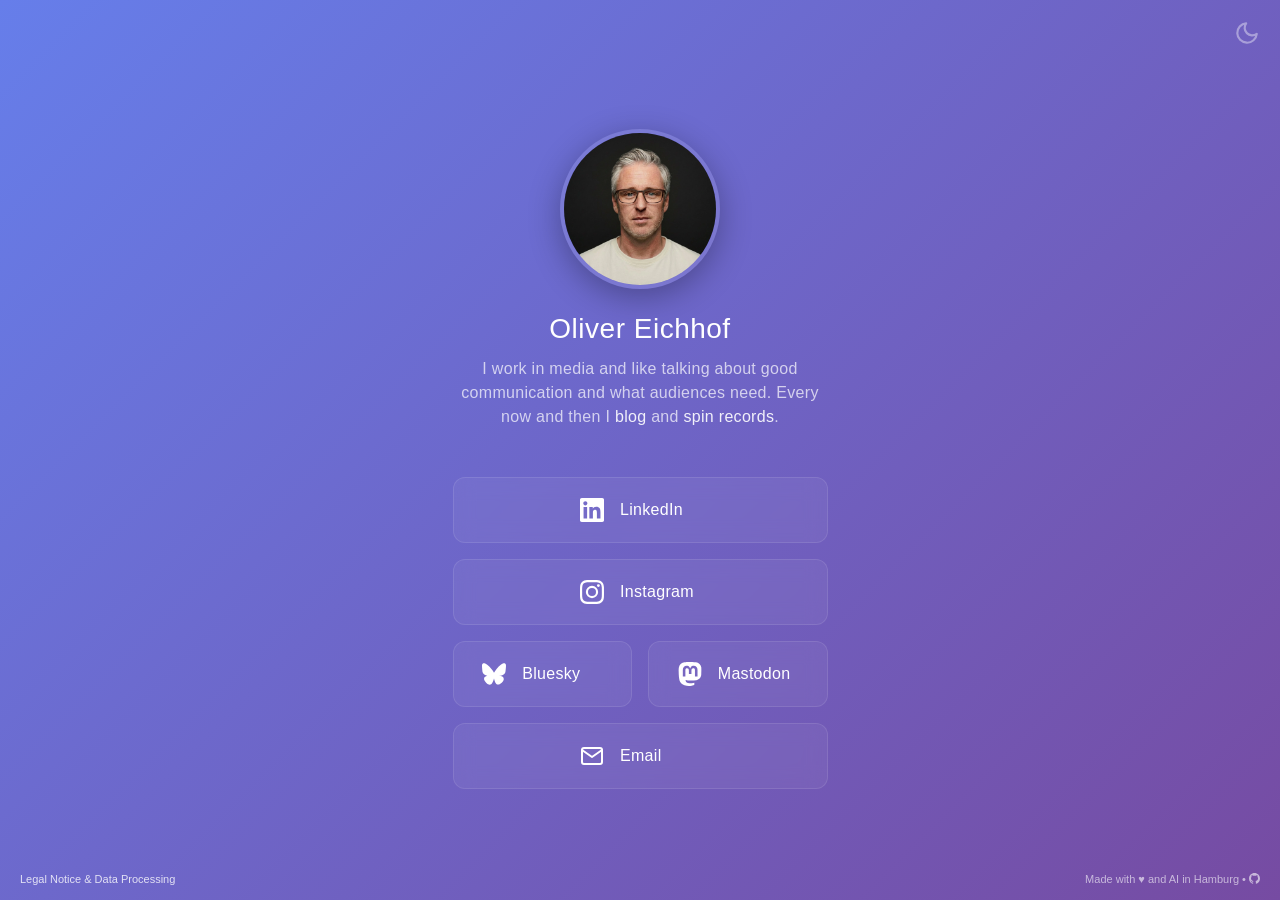
==== commit ccc33a16: "Fix SEO and schema.org improvements - Update Impressum HTML fallback (contact form data processing i" ====
--- a/index.html
+++ b/index.html
@@ -9,13 +9,13 @@
     <meta name="theme-color" content="#764ba2">
 
     <!-- SEO meta tags for search engines -->
-    <meta name="description" content="Kommunikationsspezialist aus Hamburg mit langjähriger Erfahrung in der Beratung von diversen Unternehmen und einem ausgeprägten Interesse für Medien aller Art.">
+    <meta name="description" content="Kommunikationsspezialist aus Hamburg mit Schwerpunkt auf Zielgruppenanalyse, Markenstrategie und digitale Kommunikation. Tätig in der Medienbranche seit 2008.">
     <meta name="robots" content="index, follow">
     <meta name="author" content="Oliver Eichhof">
 
     <!-- Open Graph meta tags for rich social media sharing (Facebook, LinkedIn) -->
     <meta property="og:title" content="Oliver Eichhof – Kommunikationsspezialist aus Hamburg">
-    <meta property="og:description" content="Kommunikationsspezialist aus Hamburg mit langjähriger Erfahrung in der Beratung von diversen Unternehmen und einem ausgeprägten Interesse für Medien aller Art.">
+    <meta property="og:description" content="Kommunikationsspezialist aus Hamburg mit Schwerpunkt auf Zielgruppenanalyse, Markenstrategie und digitale Kommunikation. Tätig in der Medienbranche seit 2008.">
     <meta property="og:image" content="https://eichhof.me/images/og-image.png">
     <meta property="og:image:width" content="1200">
     <meta property="og:image:height" content="628">
@@ -26,7 +26,7 @@
     <!-- Twitter Card meta tags for rich Twitter sharing -->
     <meta name="twitter:card" content="summary_large_image">
     <meta name="twitter:title" content="Oliver Eichhof – Kommunikationsspezialist aus Hamburg">
-    <meta name="twitter:description" content="Kommunikationsspezialist aus Hamburg mit langjähriger Erfahrung in der Beratung von diversen Unternehmen und einem ausgeprägten Interesse für Medien aller Art.">
+    <meta name="twitter:description" content="Kommunikationsspezialist aus Hamburg mit Schwerpunkt auf Zielgruppenanalyse, Markenstrategie und digitale Kommunikation. Tätig in der Medienbranche seit 2008.">
     <meta name="twitter:image" content="https://eichhof.me/images/og-image.png">
 
     <!-- Canonical URL to prevent duplicate content issues in SEO -->
@@ -40,6 +40,10 @@
         "@context": "https://schema.org",
         "@type": "Person",
         "@id": "https://eichhof.me/#person",
+        "mainEntityOfPage": {
+            "@type": "WebPage",
+            "@id": "https://eichhof.me/"
+        },
         "name": "Oliver Eichhof",
         "givenName": "Oliver",
         "familyName": "Eichhof",
@@ -61,7 +65,6 @@
             "url": "https://www.regiocast.de/"
         },
         "sameAs": [
-            "https://www.wikidata.org/wiki/Q138196596",
             "https://de.linkedin.com/in/olivereichhof",
             "https://www.xing.com/profile/Oliver_Eichhof2/",
             "https://www.schongeil.de/",
@@ -120,7 +123,7 @@
     <!-- Main Content Container -->
     <div class="container">
         <!-- Profile photo with Easter egg animation (double-click or spacebar) -->
-        <img src="https://eichhof.me/images/oliver-eichhof.webp" alt="Porträt von Oliver Eichhof, Kommunikationsspezialist aus Hamburg" class="profile-photo">
+        <img src="/images/oliver-eichhof.webp" alt="Porträt von Oliver Eichhof, Kommunikationsspezialist aus Hamburg" class="profile-photo">
 
         <h1 class="name">Oliver Eichhof</h1>
 
@@ -216,8 +219,8 @@
             <p><span id="overlay-text-3">Kontakt:</span> <a href="#" id="overlay-email-link" style="color: inherit; text-decoration: underline;"></a></p>
             <p id="overlay-text-3b">Verantwortlich für den Inhalt nach § 18 Abs. 2 MStV.</p>
             <h3 id="overlay-subtitle">Datenverarbeitung</h3>
-            <p id="overlay-text-4">Diese Website verarbeitet keine personenbezogenen Daten.</p>
-            <p id="overlay-text-5">Es werden keine Cookies gesetzt, keine Logfiles gespeichert und keine Tracking-Tools verwendet. Lediglich Ihre Farbschema-Präferenz wird lokal in Ihrem Browser gespeichert.</p>
+            <p id="overlay-text-4">Diese Website verwendet keine Cookies, keine Logfiles und keine Tracking-Tools. Lediglich Ihre Farbschema-Präferenz wird lokal in Ihrem Browser gespeichert.</p>
+            <p id="overlay-text-5">Bei Nutzung des Kontaktformulars werden Ihr Name, Ihre E-Mail-Adresse und Ihre Nachricht per E-Mail übermittelt. Zur Spam-Abwehr wird Ihre IP-Adresse temporär verarbeitet, aber nicht gespeichert.</p>
             <p id="overlay-text-6">Links zu externen Plattformen (LinkedIn, Instagram, Bluesky, Mastodon, GitHub, SoundCloud) unterliegen deren eigenen Datenschutzbestimmungen.</p>
         </div>
     </div>
